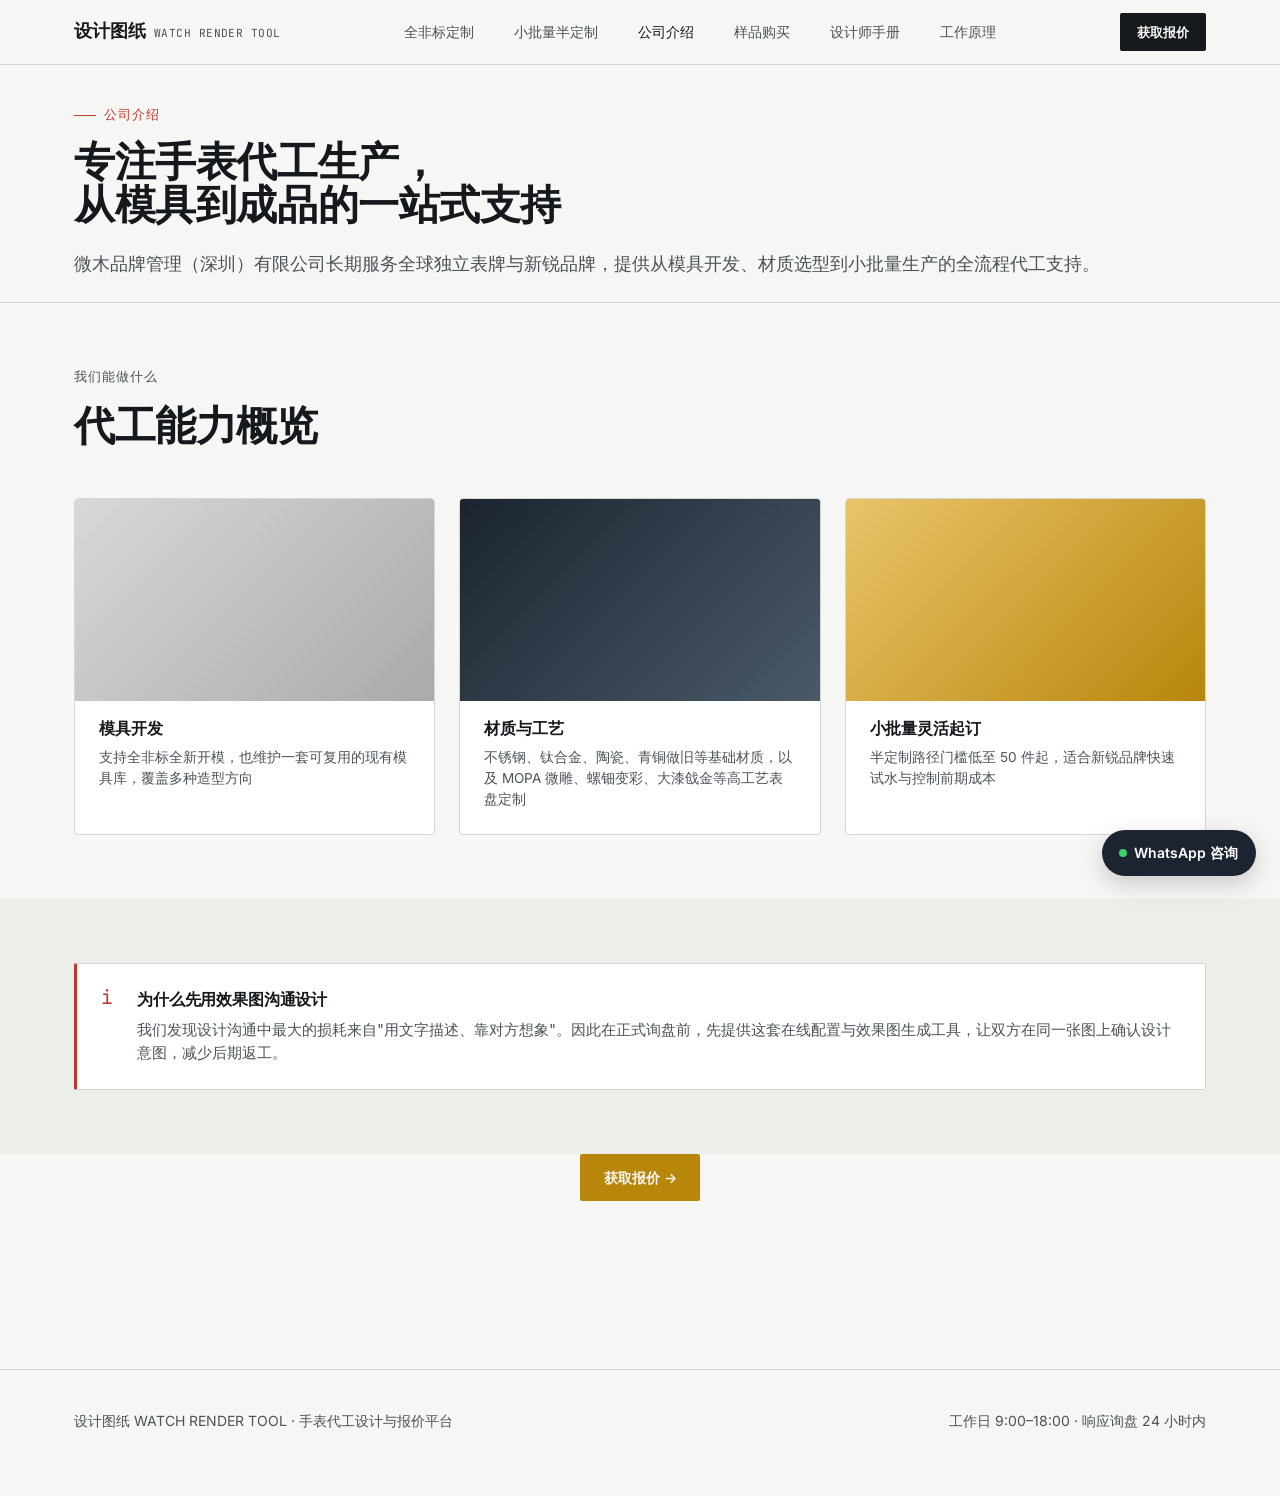
==== about.html @ 266415ad "Sync site with watch manufacturer's revised requirements Raises semi-custom MOQ to 50 units, adds mo" ====
<!DOCTYPE html>
<html lang="zh-CN">
<head>
<meta charset="UTF-8">
<meta name="viewport" content="width=device-width, initial-scale=1.0">
<title>公司介绍 — 设计图纸 WATCH RENDER TOOL</title>
<link rel="preconnect" href="https://fonts.googleapis.com">
<link href="https://fonts.googleapis.com/css2?family=Space+Grotesk:wght@500;600;700&family=Inter:wght@400;500;600&family=JetBrains+Mono:wght@400;500&display=swap" rel="stylesheet">
<link rel="stylesheet" href="css/tokens.css">
<link rel="stylesheet" href="css/base.css">
<link rel="stylesheet" href="css/home.css">
</head>
<body>

<header class="site-header">
  <div class="container site-header__bar">
    <a href="index.html" class="site-header__brand">设计图纸 <small>WATCH RENDER TOOL</small></a>
    <nav class="site-header__nav">
      <a href="full-custom.html">全非标定制</a>
      <a href="mold-select.html">小批量半定制</a>
      <a href="about.html" class="is-active">公司介绍</a>
      <a href="sample-purchase.html">样品购买</a>
      <a href="handbook.html">设计师手册</a>
      <a href="index.html#how">工作原理</a>
    </nav>
    <div class="site-header__actions">
      <a href="inquiry.html" class="btn btn--primary btn--sm">获取报价</a>
    </div>
  </div>
</header>

<main>

  <section class="hero" style="padding: var(--space-4) 0 var(--space-3);">
    <div class="container">
      <div class="hero__eyebrow">公司介绍</div>
      <h1 style="font-size: var(--fs-h1); max-width: 26em;">专注手表代工生产，<br>从模具到成品的一站式支持</h1>
      <p class="hero__sub" style="max-width:none;">微木品牌管理（深圳）有限公司长期服务全球独立表牌与新锐品牌，提供从模具开发、材质选型到小批量生产的全流程代工支持。</p>
    </div>
  </section>

  <section class="section section--tight">
    <div class="container">
      <div class="section__head">
        <div class="section__eyebrow">我们能做什么</div>
        <h2>代工能力概览</h2>
      </div>
      <div class="material-grid">
        <div class="material-card">
          <div class="material-card__swatch" style="background:linear-gradient(135deg,#d8d8d8,#aaa);"></div>
          <h4>模具开发</h4>
          <p>支持全非标全新开模，也维护一套可复用的现有模具库，覆盖多种造型方向</p>
        </div>
        <div class="material-card">
          <div class="material-card__swatch" style="background:linear-gradient(135deg,#1B2430,#4A5A68);"></div>
          <h4>材质与工艺</h4>
          <p>不锈钢、钛合金、陶瓷、青铜做旧等基础材质，以及 MOPA 微雕、螺钿变彩、大漆戗金等高工艺表盘定制</p>
        </div>
        <div class="material-card">
          <div class="material-card__swatch" style="background:linear-gradient(135deg,#e9c46a,#b8860b);"></div>
          <h4>小批量灵活起订</h4>
          <p>半定制路径门槛低至 50 件起，适合新锐品牌快速试水与控制前期成本</p>
        </div>
      </div>
    </div>
  </section>

  <section class="section section--dim section--tight">
    <div class="container">
      <div class="guidance">
        <div class="guidance__icon">i</div>
        <div>
          <h4>为什么先用效果图沟通设计</h4>
          <p>我们发现设计沟通中最大的损耗来自"用文字描述、靠对方想象"。因此在正式询盘前，先提供这套在线配置与效果图生成工具，让双方在同一张图上确认设计意图，减少后期返工。</p>
        </div>
      </div>
    </div>
  </section>

  <section class="section section--tight" style="padding-top:0;">
    <div class="container" style="text-align:center;">
      <a href="inquiry.html" class="btn btn--brass">获取报价 →</a>
    </div>
  </section>

</main>

<footer class="site-footer">
  <div class="container site-footer__grid">
    <div>设计图纸 WATCH RENDER TOOL · 手表代工设计与报价平台</div>
    <div>工作日 9:00–18:00 · 响应询盘 24 小时内</div>
  </div>
</footer>

<a href="#" class="float-whatsapp" aria-label="通过 WhatsApp 联系我们">
  <span class="float-whatsapp__dot"></span> WhatsApp 咨询
</a>

<script src="js/main.js"></script>
</body>
</html>
---- css/tokens.css ----
/* ===== Design Tokens — Watch Rendering Tool ===== */
/* Grounded in the subject's own artifacts: CAD blueprint drafting paper,
   dimension-line red callouts, brushed-steel case metal, PVD gold accents. */

:root {
  /* Color */
  --paper:        #F6F7F5;   /* cool drafting paper, not warm cream */
  --paper-dim:     #ECEEEA;
  --ink:          #15181C;   /* line-work black */
  --ink-soft:     #4B5258;
  --line:         #D4D7D2;   /* hairline grey on paper */
  --callout-red:  #C0392B;   /* lifted directly from blueprint dimension callouts */
  --steel:        #4A5A68;   /* brushed-steel structural blue-grey */
  --steel-dark:   #2E3A44;
  --brass:        #B8860B;   /* PVD gold accent, used sparingly for premium CTAs */
  --navy:         #1B2430;   /* showcase panel ground for photoreal renders */
  --navy-soft:    #26303C;
  --paper-on-navy: #E8EAE6;

  /* Type */
  --font-display: 'Space Grotesk', 'Noto Sans SC', sans-serif;
  --font-body:    'Inter', 'Noto Sans SC', sans-serif;
  --font-mono:    'JetBrains Mono', 'IBM Plex Mono', monospace;

  /* Scale */
  --fs-hero:   clamp(2.6rem, 5vw, 4.6rem);
  --fs-h1:     clamp(2rem, 3.2vw, 2.8rem);
  --fs-h2:     clamp(1.5rem, 2.2vw, 1.9rem);
  --fs-h3:     1.25rem;
  --fs-body:   1rem;
  --fs-small:  0.875rem;
  --fs-mono:   0.8125rem;

  /* Spacing */
  --space-1: 0.5rem;
  --space-2: 1rem;
  --space-3: 1.5rem;
  --space-4: 2.5rem;
  --space-5: 4rem;
  --space-6: 6.5rem;

  /* Shape */
  --radius-s: 2px;
  --radius-m: 4px;
  --container: 1180px;

  /* Motion */
  --ease: cubic-bezier(.4,0,.2,1);
  --dur-fast: 150ms;
  --dur-med: 320ms;
}

@media (prefers-reduced-motion: reduce) {
  :root { --dur-fast: 0ms; --dur-med: 0ms; }
}
---- css/base.css ----
/* ===== Base / Reset ===== */
*, *::before, *::after { box-sizing: border-box; }
html { scroll-behavior: smooth; }
body {
  margin: 0;
  background: var(--paper);
  color: var(--ink);
  font-family: var(--font-body);
  font-size: var(--fs-body);
  line-height: 1.55;
  -webkit-font-smoothing: antialiased;
}
img, svg { display: block; max-width: 100%; }
a { color: inherit; text-decoration: none; }
button { font-family: inherit; cursor: pointer; }
ul { margin: 0; padding: 0; list-style: none; }
h1, h2, h3, h4 { margin: 0; font-family: var(--font-display); font-weight: 600; letter-spacing: -0.01em; }
p { margin: 0; }

:focus-visible {
  outline: 2px solid var(--callout-red);
  outline-offset: 2px;
}

.container {
  width: 100%;
  max-width: var(--container);
  margin: 0 auto;
  padding: 0 var(--space-3);
}

.visually-hidden {
  position: absolute;
  width: 1px; height: 1px;
  overflow: hidden;
  clip: rect(0 0 0 0);
}

/* ===== Site Header ===== */
.site-header {
  position: sticky;
  top: 0;
  z-index: 100;
  background: rgba(246,247,245,0.92);
  backdrop-filter: blur(6px);
  border-bottom: 1px solid var(--line);
}
.site-header__bar {
  display: flex;
  align-items: center;
  justify-content: space-between;
  height: 64px;
}
.site-header__brand {
  display: flex;
  align-items: baseline;
  gap: var(--space-1);
  font-family: var(--font-display);
  font-weight: 700;
  font-size: 1.1rem;
}
.site-header__brand small {
  font-family: var(--font-mono);
  font-weight: 400;
  font-size: 0.7rem;
  color: var(--ink-soft);
  letter-spacing: 0.04em;
}
.site-header__nav {
  display: flex;
  gap: var(--space-4);
  font-size: var(--fs-small);
  color: var(--ink-soft);
}
.site-header__nav a { transition: color var(--dur-fast) var(--ease); }
.site-header__nav a:hover, .site-header__nav a.is-active { color: var(--ink); }
.site-header__actions { display: flex; align-items: center; gap: var(--space-2); }

/* ===== Buttons ===== */
.btn {
  display: inline-flex;
  align-items: center;
  gap: 0.5em;
  padding: 0.75rem 1.4rem;
  font-family: var(--font-body);
  font-weight: 600;
  font-size: var(--fs-small);
  border-radius: var(--radius-s);
  border: 1px solid transparent;
  transition: transform var(--dur-fast) var(--ease), background var(--dur-fast) var(--ease), border-color var(--dur-fast) var(--ease);
  white-space: nowrap;
}
.btn:active { transform: translateY(1px); }
.btn--primary { background: var(--ink); color: var(--paper); }
.btn--primary:hover { background: var(--steel-dark); }
.btn--brass { background: var(--brass); color: var(--paper); }
.btn--brass:hover { background: #a3790a; }
.btn--outline { background: transparent; border-color: var(--ink); color: var(--ink); }
.btn--outline:hover { background: var(--ink); color: var(--paper); }
.btn--ghost { background: transparent; color: var(--ink-soft); padding: 0.75rem 0.6rem; }
.btn--ghost:hover { color: var(--ink); }
.btn--sm { padding: 0.5rem 1rem; font-size: 0.8125rem; }
.btn--block { width: 100%; justify-content: center; }
.btn[disabled] { opacity: 0.4; cursor: not-allowed; }

/* ===== Floating WhatsApp button ===== */
.float-whatsapp {
  position: fixed;
  right: var(--space-3);
  bottom: var(--space-3);
  z-index: 200;
  display: flex;
  align-items: center;
  gap: 0.5em;
  background: #1B2430;
  color: #fff;
  padding: 0.75rem 1.1rem;
  border-radius: 999px;
  font-size: var(--fs-small);
  font-weight: 600;
  box-shadow: 0 8px 24px rgba(0,0,0,0.18);
  transition: transform var(--dur-fast) var(--ease);
}
.float-whatsapp:hover { transform: translateY(-2px); }
.float-whatsapp__dot {
  width: 8px; height: 8px; border-radius: 50%;
  background: #3DD16F;
  flex-shrink: 0;
}

/* ===== Footer ===== */
.site-footer {
  border-top: 1px solid var(--line);
  margin-top: var(--space-6);
  padding: var(--space-4) 0 var(--space-5);
  color: var(--ink-soft);
  font-size: var(--fs-small);
}
.site-footer__grid {
  display: flex;
  justify-content: space-between;
  flex-wrap: wrap;
  gap: var(--space-3);
}

@media (max-width: 860px) {
  .site-header__nav { display: none; }
}
---- css/home.css ----
/* ===== Homepage ===== */

.hero {
  position: relative;
  padding: var(--space-5) 0 var(--space-6);
  overflow: hidden;
  border-bottom: 1px solid var(--line);
}
.hero__grid {
  display: grid;
  grid-template-columns: 1.1fr 0.9fr;
  gap: var(--space-5);
  align-items: center;
}
.hero__eyebrow {
  font-family: var(--font-mono);
  font-size: var(--fs-mono);
  color: var(--callout-red);
  letter-spacing: 0.08em;
  text-transform: uppercase;
  margin-bottom: var(--space-2);
  display: flex;
  align-items: center;
  gap: 0.6em;
}
.hero__eyebrow::before {
  content: '';
  width: 22px; height: 1px;
  background: var(--callout-red);
}
.hero h1 {
  font-size: var(--fs-hero);
  line-height: 1.04;
  color: var(--ink);
}
.hero h1 em {
  font-style: normal;
  color: var(--steel);
}
.hero__sub {
  margin-top: var(--space-3);
  max-width: 36em;
  font-size: 1.1rem;
  color: var(--ink-soft);
}
.hero__ctas {
  margin-top: var(--space-4);
  display: flex;
  gap: var(--space-2);
  flex-wrap: wrap;
}

/* --- Signature element: the blueprint-to-render morph --- */
.morph {
  position: relative;
  aspect-ratio: 1 / 1;
  border: 1px solid var(--line);
  border-radius: var(--radius-m);
  background: #fff;
  overflow: hidden;
  cursor: pointer;
}
.morph__layer {
  position: absolute; inset: 0;
  display: flex; align-items: center; justify-content: center;
  transition: opacity var(--dur-med) var(--ease);
}
.morph__layer--blueprint { opacity: 1; padding: var(--space-2); }
.morph__layer--blueprint img { width: 100%; height: 100%; object-fit: contain; }
.morph__layer--render {
  opacity: 0;
  background: var(--navy);
}
.morph__layer--render img { width: 100%; height: 100%; object-fit: cover; }
.morph:hover .morph__layer--blueprint,
.morph.is-active .morph__layer--blueprint { opacity: 0; }
.morph:hover .morph__layer--render,
.morph.is-active .morph__layer--render { opacity: 1; }
.morph__tag {
  position: absolute;
  left: var(--space-2); bottom: var(--space-2);
  z-index: 2;
  font-family: var(--font-mono);
  font-size: 0.7rem;
  letter-spacing: 0.06em;
  padding: 0.35em 0.7em;
  background: var(--ink);
  color: var(--paper);
  border-radius: var(--radius-s);
  text-transform: uppercase;
}
.morph__hint {
  position: absolute;
  top: var(--space-2); right: var(--space-2);
  z-index: 2;
  font-family: var(--font-mono);
  font-size: 0.68rem;
  color: var(--ink-soft);
  background: rgba(255,255,255,0.85);
  padding: 0.3em 0.6em;
  border-radius: var(--radius-s);
}

/* --- Ruler divider: dimension-line motif used where it's a real measurement --- */
.ruler-divider {
  display: flex;
  align-items: center;
  gap: var(--space-1);
  color: var(--ink-soft);
  font-family: var(--font-mono);
  font-size: 0.7rem;
  margin: var(--space-5) 0 var(--space-3);
}
.ruler-divider::before, .ruler-divider::after {
  content: '';
  flex: 1;
  height: 1px;
  background: repeating-linear-gradient(to right, var(--line) 0, var(--line) 1px, transparent 1px, transparent 8px);
}

/* ===== Section shell ===== */
.section { padding: var(--space-6) 0; }
.section--tight { padding: var(--space-5) 0; }
.section--dim { background: var(--paper-dim); }
.section__head { max-width: 46em; margin-bottom: var(--space-4); }
.section__eyebrow {
  font-family: var(--font-mono);
  font-size: var(--fs-mono);
  color: var(--ink-soft);
  text-transform: uppercase;
  letter-spacing: 0.08em;
  margin-bottom: var(--space-1);
}
.section__head h2 { font-size: var(--fs-h1); }
.section__head p { margin-top: var(--space-2); color: var(--ink-soft); font-size: 1.05rem; }

/* ===== Two-tier comparison ===== */
.tiers {
  display: grid;
  grid-template-columns: 1fr 1fr;
  gap: var(--space-3);
}
.tier-card {
  position: relative;
  border: 1px solid var(--line);
  border-radius: var(--radius-m);
  background: #fff;
  padding: var(--space-4);
  display: flex;
  flex-direction: column;
  transition: border-color var(--dur-fast) var(--ease), transform var(--dur-fast) var(--ease);
}
.tier-card:hover { border-color: var(--ink); transform: translateY(-2px); }
.tier-card__kicker {
  font-family: var(--font-mono);
  font-size: 0.72rem;
  letter-spacing: 0.06em;
  text-transform: uppercase;
  color: var(--callout-red);
  margin-bottom: var(--space-1);
}
.tier-card h3 { font-size: var(--fs-h2); margin-bottom: var(--space-1); }
.tier-card__desc { color: var(--ink-soft); margin-bottom: var(--space-3); }
.tier-card__meta {
  display: grid;
  grid-template-columns: 1fr 1fr;
  gap: var(--space-2);
  padding: var(--space-2) 0;
  border-top: 1px dashed var(--line);
  border-bottom: 1px dashed var(--line);
  margin-bottom: var(--space-3);
}
.tier-card__meta dt {
  font-family: var(--font-mono);
  font-size: 0.68rem;
  color: var(--ink-soft);
  text-transform: uppercase;
  letter-spacing: 0.04em;
}
.tier-card__meta dd {
  margin: 0.2em 0 0;
  font-weight: 600;
}
.tier-card__list {
  display: flex;
  flex-direction: column;
  gap: 0.55em;
  margin-bottom: var(--space-3);
  flex: 1;
}
.tier-card__list li {
  display: flex;
  gap: 0.6em;
  font-size: 0.925rem;
  color: var(--ink-soft);
}
.tier-card__list li::before {
  content: '—';
  color: var(--steel);
  flex-shrink: 0;
}
.tier-card--semi { border-color: var(--steel); }
.tier-card--semi .tier-card__kicker { color: var(--steel); }
.tier-card--semi::after {
  content: '推荐先尝试';
  position: absolute;
  top: -11px; right: var(--space-3);
  background: var(--steel);
  color: #fff;
  font-size: 0.68rem;
  padding: 0.25em 0.7em;
  border-radius: 999px;
  font-family: var(--font-mono);
}

/* ===== Guidance / "which track" strip ===== */
.guidance {
  display: flex;
  gap: var(--space-3);
  align-items: flex-start;
  padding: var(--space-3);
  border: 1px solid var(--line);
  border-left: 3px solid var(--callout-red);
  background: #fff;
  border-radius: var(--radius-s);
}
.guidance__icon {
  font-family: var(--font-mono);
  color: var(--callout-red);
  font-size: 1.2rem;
  line-height: 1;
}
.guidance h4 { font-size: 1rem; margin-bottom: 0.3em; }
.guidance p { color: var(--ink-soft); font-size: 0.95rem; }

/* ===== Flow strip (page architecture preview) ===== */
.flow {
  display: grid;
  grid-template-columns: repeat(5, 1fr);
  gap: var(--space-2);
}
.flow-step {
  border: 1px solid var(--line);
  border-radius: var(--radius-m);
  padding: var(--space-2);
  background: #fff;
  min-height: 150px;
  display: flex;
  flex-direction: column;
  justify-content: space-between;
}
.flow-step__n {
  font-family: var(--font-mono);
  font-size: 0.7rem;
  color: var(--ink-soft);
}
.flow-step h4 { font-size: 0.95rem; margin: var(--space-1) 0; }
.flow-step p { font-size: 0.8rem; color: var(--ink-soft); }
.flow-step__arrow {
  display: none;
}

/* ===== Gallery strip ===== */
.gallery {
  display: grid;
  grid-template-columns: repeat(3, 1fr);
  gap: var(--space-2);
}
.gallery-item {
  position: relative;
  border-radius: var(--radius-m);
  overflow: hidden;
  background: var(--navy);
  aspect-ratio: 4/3;
}
.gallery-item img { width: 100%; height: 100%; object-fit: cover; }
.gallery-item__cap {
  position: absolute;
  left: 0; bottom: 0; right: 0;
  padding: var(--space-2);
  background: linear-gradient(to top, rgba(0,0,0,0.65), transparent);
  color: #fff;
  font-size: 0.8rem;
}

/* ===== Core anatomy (exploded view) ===== */
.anatomy-shell {
  border: 1px solid var(--line);
  border-radius: var(--radius-m);
  background: #fff;
  padding: var(--space-3);
  display: flex;
  justify-content: center;
}
.anatomy-shell img { max-height: 760px; width: auto; }

/* ===== 3-step flow variant ===== */
.flow--3 { grid-template-columns: repeat(3, 1fr); }

/* ===== Material showcase ===== */
.material-grid {
  display: grid;
  grid-template-columns: repeat(3, 1fr);
  gap: var(--space-3);
}
.material-card {
  border: 1px solid var(--line);
  border-radius: var(--radius-m);
  background: #fff;
  overflow: hidden;
}
.material-card__swatch { aspect-ratio: 16/9; }
.material-card h4 { font-size: 1rem; margin: var(--space-2) var(--space-3) 0.3em; }
.material-card p { font-size: 0.85rem; color: var(--ink-soft); margin: 0 var(--space-3) var(--space-3); }

@media (max-width: 980px) {
  .hero__grid { grid-template-columns: 1fr; }
  .tiers { grid-template-columns: 1fr; }
  .flow { grid-template-columns: 1fr 1fr; }
  .flow--3 { grid-template-columns: 1fr; }
  .material-grid { grid-template-columns: 1fr; }
  .gallery { grid-template-columns: 1fr 1fr; }
}
@media (max-width: 560px) {
  .flow { grid-template-columns: 1fr; }
  .gallery { grid-template-columns: 1fr; }
}
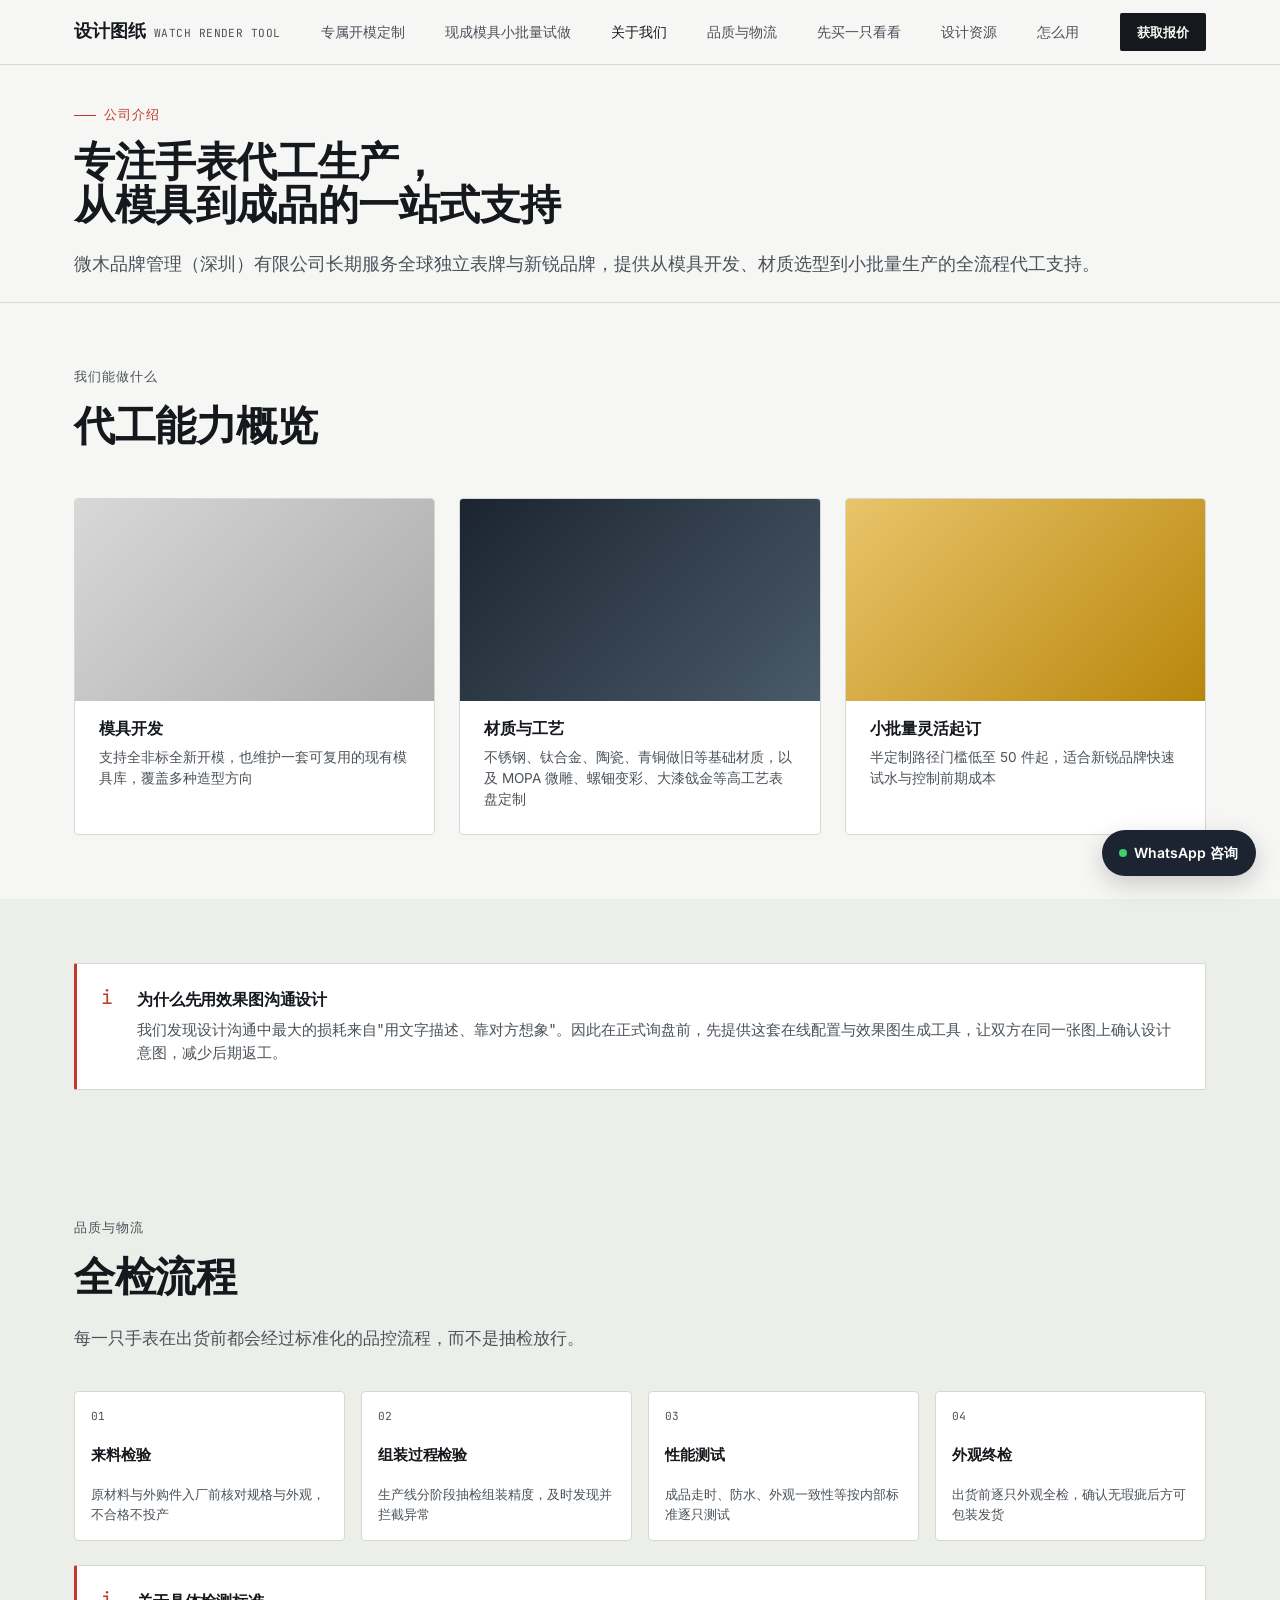
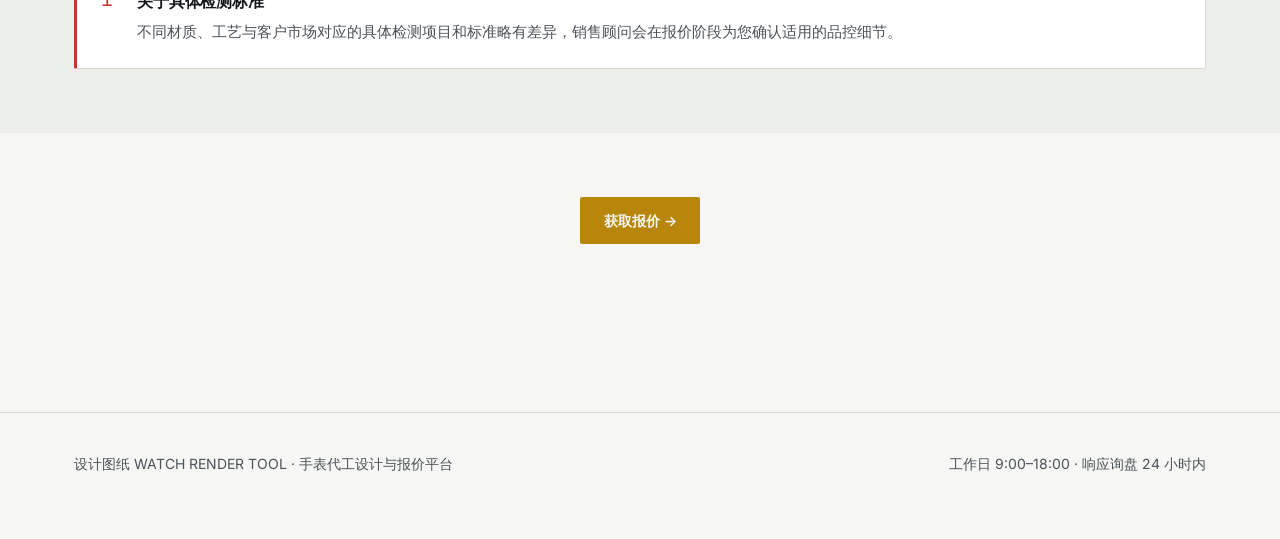
==== commit f972d027: "Simplify client-facing UX and add real factory capabilities (MOQ batch-mixing, DDP estimator, $99 sw" ====
--- a/about.html
+++ b/about.html
@@ -16,12 +16,13 @@
   <div class="container site-header__bar">
     <a href="index.html" class="site-header__brand">设计图纸 <small>WATCH RENDER TOOL</small></a>
     <nav class="site-header__nav">
-      <a href="full-custom.html">全非标定制</a>
-      <a href="mold-select.html">小批量半定制</a>
-      <a href="about.html" class="is-active">公司介绍</a>
-      <a href="sample-purchase.html">样品购买</a>
-      <a href="handbook.html">设计师手册</a>
-      <a href="index.html#how">工作原理</a>
+      <a href="full-custom.html">专属开模定制</a>
+      <a href="mold-select.html">现成模具小批量试做</a>
+      <a href="about.html" class="is-active">关于我们</a>
+      <a href="about.html#qc">品质与物流</a>
+      <a href="sample-purchase.html">先买一只看看</a>
+      <a href="handbook.html">设计资源</a>
+      <a href="index.html#how">怎么用</a>
     </nav>
     <div class="site-header__actions">
       <a href="inquiry.html" class="btn btn--primary btn--sm">获取报价</a>
@@ -77,7 +78,46 @@
     </div>
   </section>
 
-  <section class="section section--tight" style="padding-top:0;">
+  <section class="section section--dim section--tight" id="qc">
+    <div class="container">
+      <div class="section__head">
+        <div class="section__eyebrow">品质与物流</div>
+        <h2>全检流程</h2>
+        <p>每一只手表在出货前都会经过标准化的品控流程，而不是抽检放行。</p>
+      </div>
+      <div class="flow flow--4">
+        <div class="flow-step">
+          <span class="flow-step__n">01</span>
+          <h4>来料检验</h4>
+          <p>原材料与外购件入厂前核对规格与外观，不合格不投产</p>
+        </div>
+        <div class="flow-step">
+          <span class="flow-step__n">02</span>
+          <h4>组装过程检验</h4>
+          <p>生产线分阶段抽检组装精度，及时发现并拦截异常</p>
+        </div>
+        <div class="flow-step">
+          <span class="flow-step__n">03</span>
+          <h4>性能测试</h4>
+          <p>成品走时、防水、外观一致性等按内部标准逐只测试</p>
+        </div>
+        <div class="flow-step">
+          <span class="flow-step__n">04</span>
+          <h4>外观终检</h4>
+          <p>出货前逐只外观全检，确认无瑕疵后方可包装发货</p>
+        </div>
+      </div>
+      <div class="guidance" style="margin-top: var(--space-3);">
+        <div class="guidance__icon">i</div>
+        <div>
+          <h4>关于具体检测标准</h4>
+          <p>不同材质、工艺与客户市场对应的具体检测项目和标准略有差异，销售顾问会在报价阶段为您确认适用的品控细节。</p>
+        </div>
+      </div>
+    </div>
+  </section>
+
+  <section class="section section--tight">
     <div class="container" style="text-align:center;">
       <a href="inquiry.html" class="btn btn--brass">获取报价 →</a>
     </div>
--- a/css/home.css
+++ b/css/home.css
@@ -283,6 +283,50 @@
   font-size: 0.8rem;
 }
 
+/* ===== Style switch (same mold, different styles) ===== */
+.style-switch__stage {
+  position: relative;
+  aspect-ratio: 16/7;
+  border: 1px solid var(--line);
+  border-radius: var(--radius-m);
+  overflow: hidden;
+  background: var(--navy);
+}
+.style-switch__stage img { width: 100%; height: 100%; object-fit: cover; display: block; }
+.style-switch__cap {
+  position: absolute;
+  left: 0; bottom: 0; right: 0;
+  padding: var(--space-2) var(--space-3);
+  background: linear-gradient(to top, rgba(0,0,0,0.65), transparent);
+  color: #fff;
+  font-size: 0.85rem;
+}
+.style-switch__tabs {
+  display: flex;
+  gap: var(--space-2);
+  margin-top: var(--space-3);
+}
+.style-switch__tab {
+  flex: 1;
+  padding: var(--space-2) var(--space-3);
+  border: 1px solid var(--line);
+  border-radius: var(--radius-m);
+  background: #fff;
+  color: var(--ink-soft);
+  font-size: var(--fs-small);
+  cursor: pointer;
+  transition: border-color var(--dur-fast) var(--ease), color var(--dur-fast) var(--ease);
+}
+.style-switch__tab:hover { color: var(--ink); }
+.style-switch__tab.is-active {
+  border-color: var(--ink);
+  color: var(--ink);
+  font-weight: 600;
+}
+@media (max-width: 560px) {
+  .style-switch__tabs { flex-direction: column; }
+}
+
 /* ===== Core anatomy (exploded view) ===== */
 .anatomy-shell {
   border: 1px solid var(--line);
@@ -296,6 +340,7 @@
 
 /* ===== 3-step flow variant ===== */
 .flow--3 { grid-template-columns: repeat(3, 1fr); }
+.flow--4 { grid-template-columns: repeat(4, 1fr); }
 
 /* ===== Material showcase ===== */
 .material-grid {
@@ -318,6 +363,7 @@
   .tiers { grid-template-columns: 1fr; }
   .flow { grid-template-columns: 1fr 1fr; }
   .flow--3 { grid-template-columns: 1fr; }
+  .flow--4 { grid-template-columns: 1fr 1fr; }
   .material-grid { grid-template-columns: 1fr; }
   .gallery { grid-template-columns: 1fr 1fr; }
 }
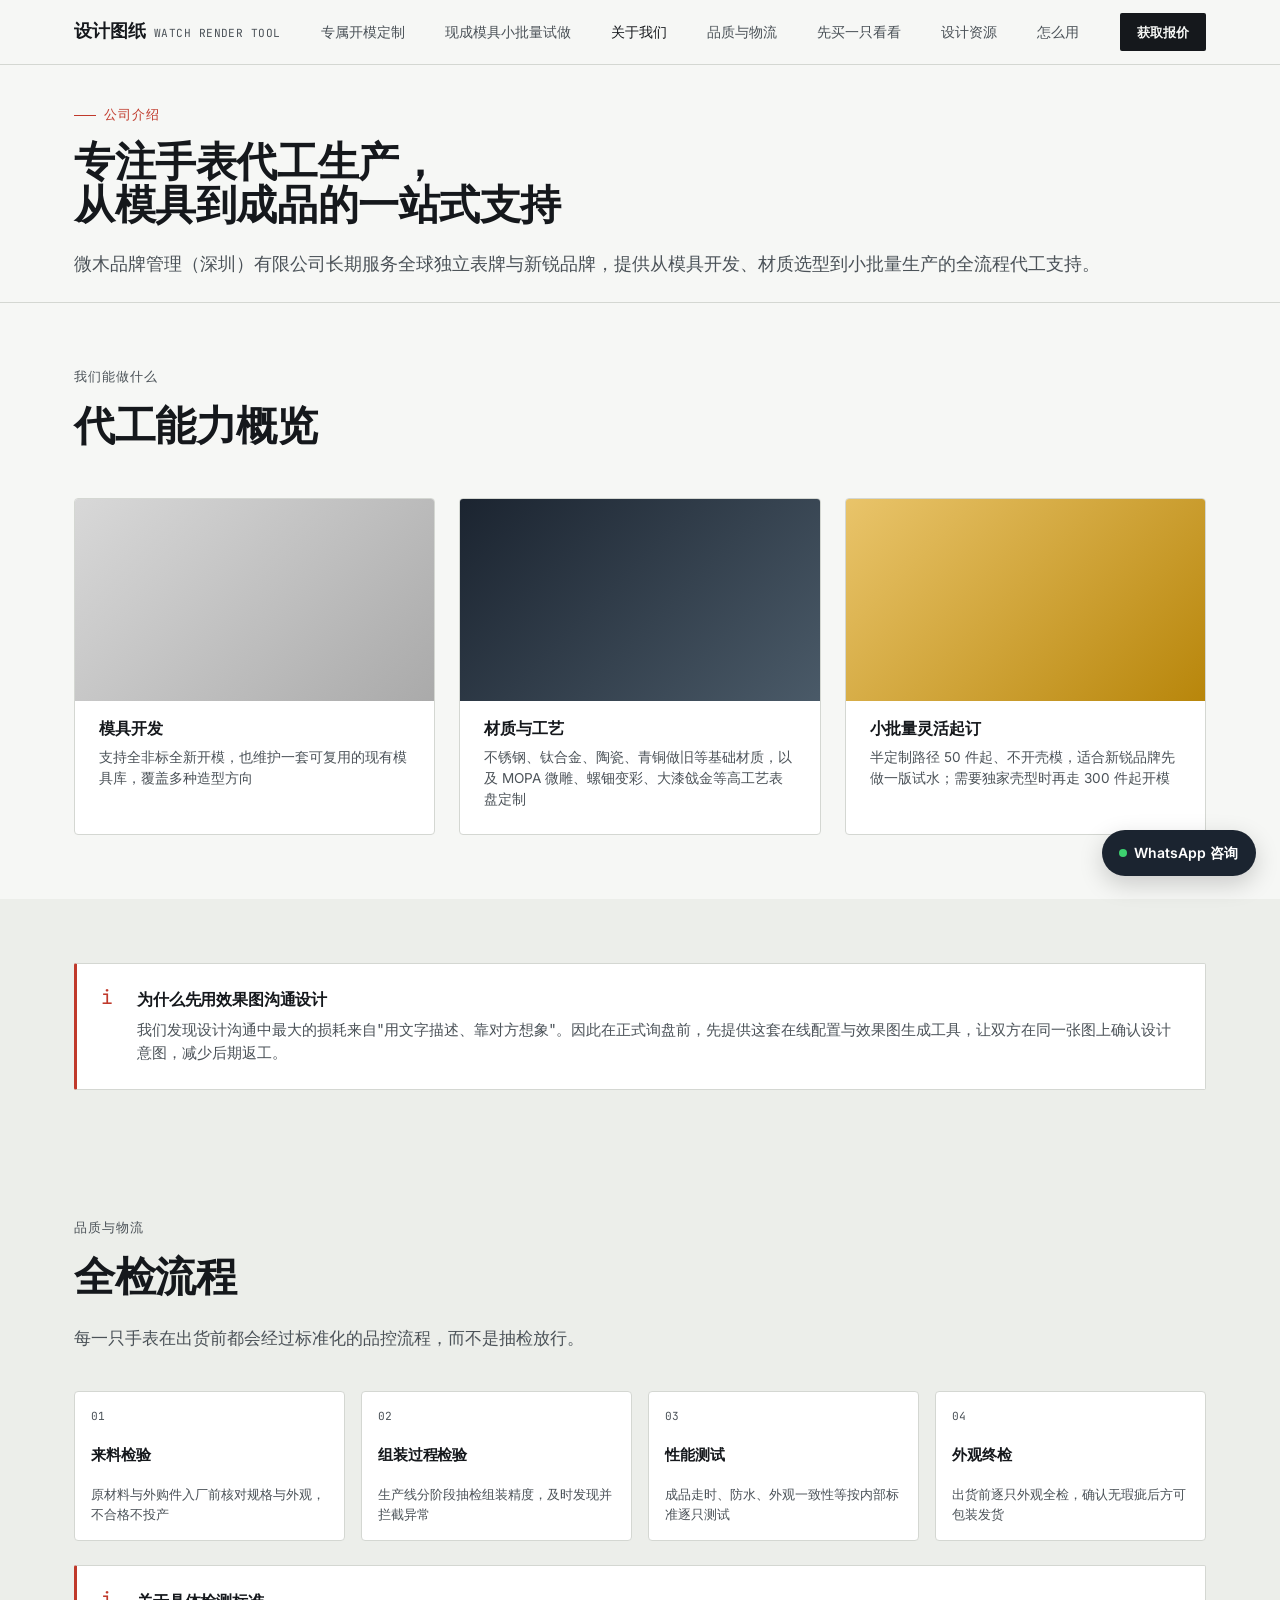
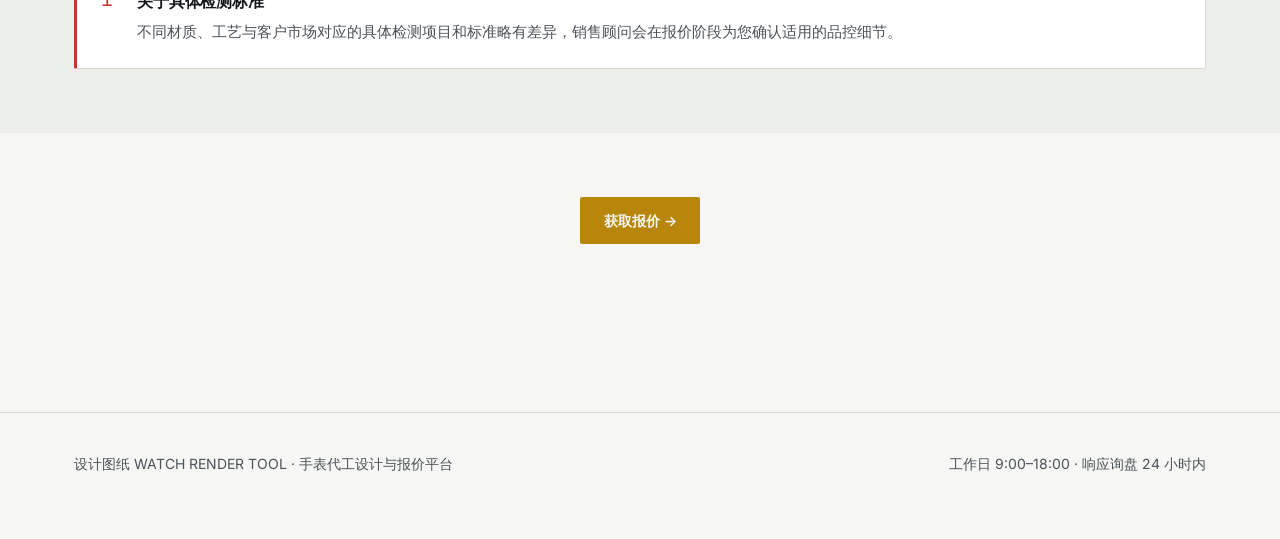
==== commit 2a68150e: "Revise quote section to demand-side spec: two-tier cards with numbers, trust strip, modular zones, 3" ====
--- a/about.html
+++ b/about.html
@@ -60,7 +60,7 @@
         <div class="material-card">
           <div class="material-card__swatch" style="background:linear-gradient(135deg,#e9c46a,#b8860b);"></div>
           <h4>小批量灵活起订</h4>
-          <p>半定制路径门槛低至 50 件起，适合新锐品牌快速试水与控制前期成本</p>
+          <p>半定制路径 50 件起、不开壳模，适合新锐品牌先做一版试水；需要独家壳型时再走 300 件起开模</p>
         </div>
       </div>
     </div>
--- a/css/home.css
+++ b/css/home.css
@@ -371,3 +371,192 @@
   .flow { grid-template-columns: 1fr; }
   .gallery { grid-template-columns: 1fr; }
 }
+
+/* ===== 报价区：双档卡片徽标 / 深色卡 ===== */
+.tier-card { padding-top: calc(var(--space-4) + 6px); }
+.tier-card__badge {
+  position: absolute;
+  top: -11px; left: var(--space-4);
+  background: var(--steel);
+  color: #fff;
+  font-family: var(--font-mono);
+  font-size: 0.72rem;
+  letter-spacing: 0.03em;
+  padding: 0.42em 0.85em;
+  border-radius: 999px;
+  line-height: 1.2;
+  white-space: nowrap;
+}
+.tier-card--semi { border-color: var(--steel); }
+.tier-card--semi .tier-card__kicker { color: var(--steel); }
+
+.tier-card--dark {
+  background: var(--navy);
+  border-color: var(--navy);
+  color: var(--paper-on-navy);
+}
+.tier-card--dark:hover { border-color: var(--brass); }
+.tier-card--dark .tier-card__badge { background: var(--brass); }
+.tier-card--dark .tier-card__kicker { color: var(--brass); }
+.tier-card--dark .tier-card__desc,
+.tier-card--dark .tier-card__list li { color: #AEB6BE; }
+.tier-card--dark .tier-card__list li::before { color: var(--brass); }
+.tier-card--dark .tier-card__meta {
+  border-top-color: rgba(255,255,255,.16);
+  border-bottom-color: rgba(255,255,255,.16);
+}
+.tier-card--dark .tier-card__meta dt { color: #8E99A3; }
+.tier-card--dark .tier-card__meta dd { color: var(--paper-on-navy); }
+
+.tier-card__meta div { display: block; }
+
+/* ===== 信任条 ===== */
+.trust-row {
+  display: grid;
+  grid-template-columns: repeat(4, 1fr);
+  gap: 1px;
+  margin-top: var(--space-3);
+  background: var(--line);
+  border: 1px solid var(--line);
+  border-radius: var(--radius-m);
+  overflow: hidden;
+}
+.trust-item {
+  background: #fff;
+  padding: var(--space-2) var(--space-3);
+}
+.trust-item strong {
+  display: block;
+  font-size: 0.9rem;
+  margin-bottom: 0.25em;
+}
+.trust-item span {
+  font-size: 0.8rem;
+  color: var(--ink-soft);
+  line-height: 1.5;
+}
+
+/* ===== 4 个可改区域 ===== */
+.zones {
+  display: grid;
+  grid-template-columns: 1.35fr 1fr;
+  gap: var(--space-4);
+  align-items: start;
+}
+.zones__list { display: flex; flex-direction: column; gap: 1px; background: var(--line); border: 1px solid var(--line); border-radius: var(--radius-m); overflow: hidden; }
+.zone-item {
+  display: flex;
+  gap: var(--space-2);
+  background: #fff;
+  padding: var(--space-2) var(--space-3);
+  align-items: flex-start;
+}
+.zone-item__n {
+  font-family: var(--font-mono);
+  font-size: 0.72rem;
+  color: var(--callout-red);
+  border: 1px solid currentColor;
+  border-radius: 50%;
+  width: 22px; height: 22px;
+  display: grid; place-items: center;
+  flex-shrink: 0;
+  margin-top: 2px;
+}
+.zone-item h4 { font-size: 0.98rem; margin-bottom: 0.2em; }
+.zone-item p { font-size: 0.85rem; color: var(--ink-soft); line-height: 1.55; }
+
+.zones__quote {
+  background: var(--navy);
+  color: var(--paper-on-navy);
+  border-radius: var(--radius-m);
+  padding: var(--space-3);
+}
+.zones__quote-head {
+  font-family: var(--font-mono);
+  font-size: 0.72rem;
+  letter-spacing: 0.06em;
+  text-transform: uppercase;
+  color: var(--brass);
+  margin-bottom: var(--space-2);
+}
+.zones__quote-list { display: flex; flex-direction: column; gap: 0; }
+.zones__quote-list div {
+  display: flex;
+  justify-content: space-between;
+  gap: var(--space-2);
+  padding: 0.62em 0;
+  border-bottom: 1px solid rgba(255,255,255,.12);
+  font-size: 0.86rem;
+}
+.zones__quote-list dt { color: #AEB6BE; }
+.zones__quote-list dd { margin: 0; color: var(--paper-on-navy); font-weight: 600; white-space: nowrap; }
+.zones__quote-note {
+  font-size: 0.82rem;
+  color: #AEB6BE;
+  line-height: 1.6;
+  margin: var(--space-2) 0 var(--space-3);
+}
+
+/* ===== 三段付款 ===== */
+.pay-tiers {
+  display: grid;
+  grid-template-columns: repeat(3, 1fr);
+  gap: var(--space-3);
+}
+.pay-card {
+  background: #fff;
+  border: 1px solid var(--line);
+  border-radius: var(--radius-m);
+  padding: var(--space-3);
+  display: flex;
+  flex-direction: column;
+}
+.pay-card--mid { border-color: var(--steel); }
+.pay-card__head {
+  display: flex;
+  justify-content: space-between;
+  align-items: center;
+  gap: var(--space-1);
+  margin-bottom: var(--space-2);
+}
+.pay-card__step {
+  font-family: var(--font-mono);
+  font-size: 0.68rem;
+  letter-spacing: 0.05em;
+  background: var(--paper-dim);
+  color: var(--ink-soft);
+  padding: 0.25em 0.6em;
+  border-radius: var(--radius-s);
+}
+.pay-card--mid .pay-card__step { background: var(--steel); color: #fff; }
+.pay-card__when { font-size: 0.72rem; color: var(--ink-soft); font-family: var(--font-mono); }
+.pay-card__pct {
+  font-family: var(--font-display);
+  font-size: 1.9rem;
+  font-weight: 700;
+  letter-spacing: -0.02em;
+  line-height: 1.1;
+}
+.pay-card__label {
+  font-size: 0.9rem;
+  color: var(--ink-soft);
+  margin: 0.35em 0 var(--space-2);
+}
+.pay-card ul { display: flex; flex-direction: column; gap: 0.5em; }
+.pay-card li {
+  font-size: 0.83rem;
+  color: var(--ink-soft);
+  line-height: 1.55;
+  display: flex;
+  gap: 0.5em;
+}
+.pay-card li::before { content: '·'; color: var(--steel); flex-shrink: 0; }
+
+@media (max-width: 980px) {
+  .trust-row { grid-template-columns: 1fr 1fr; }
+  .zones { grid-template-columns: 1fr; }
+  .pay-tiers { grid-template-columns: 1fr; }
+}
+@media (max-width: 560px) {
+  .trust-row { grid-template-columns: 1fr; }
+}
